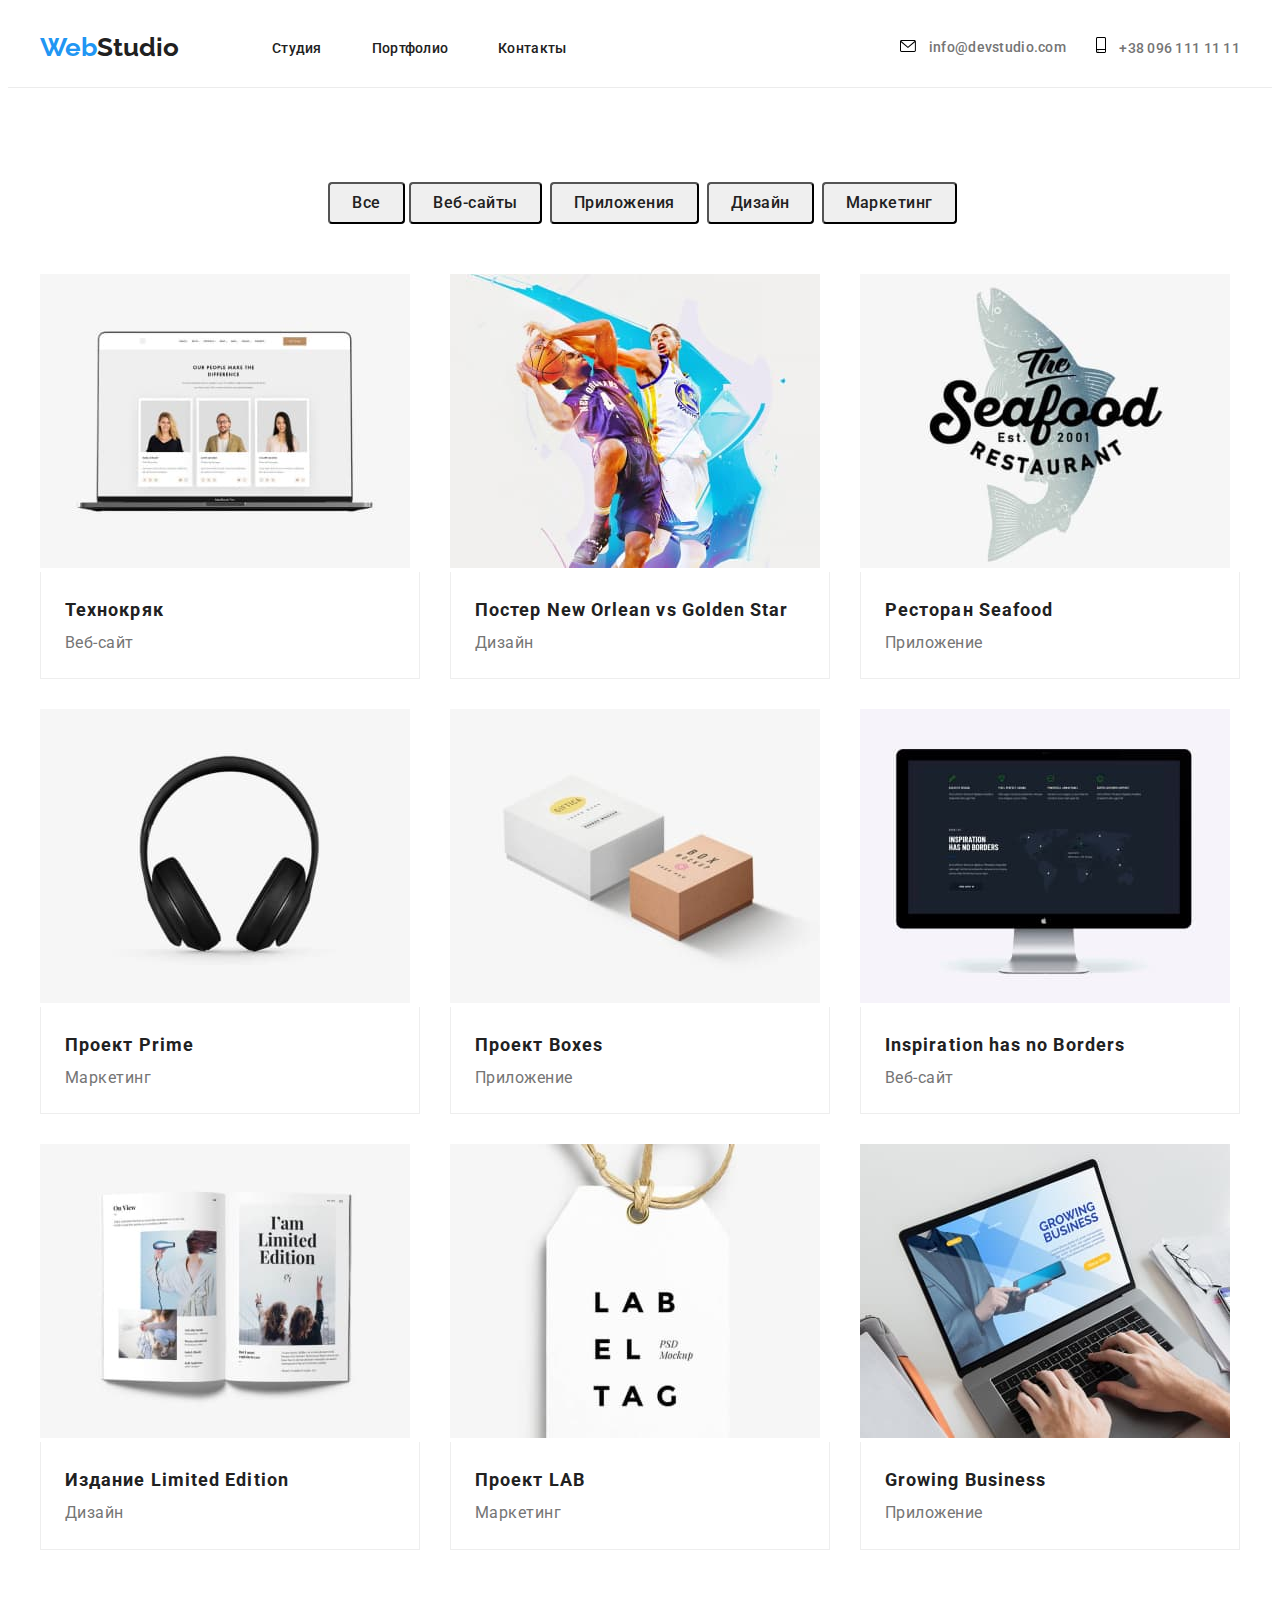
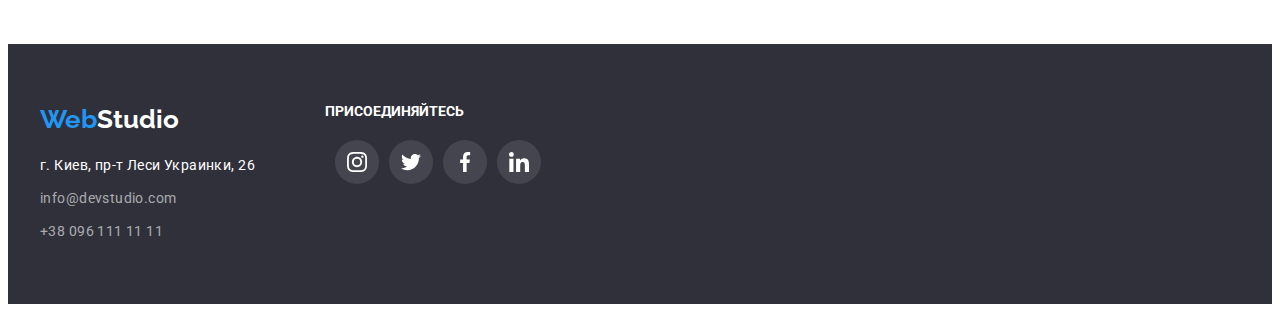
==== portfolio.html @ 8ca63bbf "Добавляет исходные файлы" ====
<!DOCTYPE html>
<html lang="en">
<head>
    <meta charset="UTF-8">
    <meta http-equiv="X-UA-Compatible" content="IE=edge">
    <meta name="viewport" content="width=device-width, initial-scale=1.0">
    <title>Portfolio</title>
    <link href="https://fonts.googleapis.com/css2?family=Raleway:wght@700&family=Roboto:wght@400;500;700;900&display=swap" rel="stylesheet">
    <link rel="stylesheet" href="https://cdnjs.cloudflare.com/ajax/libs/modern-normalize/1.1.0/modern-normalize.min.css" integrity="sha512-wpPYUAdjBVSE4KJnH1VR1HeZfpl1ub8YT/NKx4PuQ5NmX2tKuGu6U/JRp5y+Y8XG2tV+wKQpNHVUX03MfMFn9Q==" crossorigin="anonymous" referrerpolicy="no-referrer" />
    <link rel="stylesheet" href="./css/styles.css" />

</head>
<body>

   <!--Шапка-->
<header class="header">
    <div class="container">
     <a href="/" class="logo"><span>Web</span>Studio</a>
     <nav> 
     <ul class="site-nav list">
         <li class="site-nav-item">
             <a href="" class="header-item">Студия</a></li>
         <li class="site-nav-item">
             <a href="./portfolio.html" class="header-item current">Портфолио</a></li>
         <li class="site-nav-item">
             <a href="" class="header-item">Контакты</a>
            </li>
     </ul>
 
    </nav>
 
     <div class="header-contacts">
     <ul class="contacts list">
         <li class="contacts-item">
             <a href="mailto:info@devstudio.com" class="header-item">
             <svg class="icon-mail">
                 <use href="./images/symbol-defsheadopt.svg#icon-envelope"></use>
             </svg>
                 info@devstudio.com</a>
         </li>
         <li class="contacts-item">
             <a href="tel:+380961111111" class="header-item ">
                 <svg class="icon-tel">
                     <use href="./images/symbol-defsheadopt.svg#icon-smartphone"></use>
                 </svg>   
                 +38 096 111 11 11</a>
         </li> 
     </ul>
    </div>
    
     </div>
 </header>

<main>
       
        <!--Проекты-->

<section class="projects">
    <div class="container">
        <h1  class="visually-hidden">Проекты</h1>
     <ul class="button-list list">
         <li class="btn-item"><button type="button" class="projects-btn">Все</button></li> 
         <li class="btn-item"><button type="button" class="projects-btn">Веб-сайты</button></li>
         <li class="btn-item"><button type="button" class="projects-btn">Приложения</button></li>
         <li class="btn-item"><button type="button" class="projects-btn">Дизайн</button></li>
         <li class="btn-item"><button type="button" class="projects-btn">Маркетинг</button></li>

    </ul>

     <ul class="projects-list list">
         
        <li class="projects-items">
            <a href="" class="portfolio-link">
            <img src="./images/icon4.jpg" alt="Две девушки и мужчина" width="370">
            <div class="portfolio">
                    <h2 class="projects-title">Технокряк</h2>
                    <p class="projects-text">Веб-сайт</p> 
            </div>
           </a>
         </li> 
          
        
         

        <li class="projects-items">
            <a href="" class="portfolio-link">
            <img src="./images/icon5.jpg" alt="Два парня играют в баскетбол" width="370">
            <div class="portfolio">
                <h2 class="projects-title">Постер <span lang="en">New Orlean vs Golden Star</span></h2>
                <p class="projects-text">Дизайн</p>
            </div>
            </a>
        </li>
                
        <li class="projects-items">
            <a href="" class="portfolio-link">
            <img src="./images/icon6.jpg" alt="Логотип ресторана" width="370">
            <div class="portfolio">
                <h2 class="projects-title">Ресторан <span lang="en">Seafood</span></h2>
                <p class="projects-text">Приложение</p>
            </div>
            </a>
        </li>

        <li class="projects-items">
            <a href="" class="portfolio-link">
            <img src="./images/icon7.jpg" alt="Наушники" width="370">
           <div class="portfolio">
                <h2 class="projects-title">Проект <span lang="en">Prime</span></h2>
                 <p class="projects-text">Маркетинг</p>
            </div>
            </a>    
        </li>

        <li class="projects-items"> 
            <a href="" class="portfolio-link">
            <img src="./images/icon8.jpg" alt="Коробки" width="370">
           <div class="portfolio">
                <h2 class="projects-title">Проект <span lang="en">Boxes</span></h2>
                <p class="projects-text">Приложение</p>
            </div>
            </a>
                 
        </li>

         <li  class="projects-items">
            <a href="" class="portfolio-link">
            <img src="./images/icon9.jpg" alt="Монитор" width="370">
           <div class="portfolio">
                <h2 class="projects-title" lang="en">Inspiration has no Borders</h2>
                <p class="projects-text">Веб-сайт</p>
            </div>
            </a>
                 
        </li>

        <li class="projects-items">
            <a href="" class="portfolio-link">
            <img src="./images/icon10.jpg" alt="Журнал" width="370">
               <div class="portfolio">
                 <h2 class="projects-title">Издание <span lang="en">Limited Edition</span></h2>
                <p class="projects-text">Дизайн</p>  
            </div>
            </a>
                 
        </li>

        <li class="projects-items">
            <a href="" class="portfolio-link">
            <img src="./images/icon11.jpg" alt="Лейбл" width="370">
             <div class="portfolio"> 
                <h2 class="projects-title">Проект <span lang="en">LAB</span></h2>
                <p class="projects-text">Маркетинг</p>
            </div>
            </a>
                
        </li>

        <li class="projects-items" 
        > <a href="" class="portfolio-link">
            <img src="./images/icon12.jpg" alt="Парень печатает на ноутбуке" width="370">
            <div class="portfolio">
                <h2 class="projects-title" lang="en">Growing Business</h2>
                <p class="projects-text">Приложение</p>
            </div>
            </a>
                  
        </li>
     </ul>
    </div>
    </section>    

</main>

<!--Футер-->

<footer class="footer">
    <div class="container">

    <div class="address-content">
    <a href="/" class="logo"><span>Web</span>Studio</a>
    <address class="address-text">
      г. Киев, пр-т Леси Украинки, 26
     </address>

     <ul class="address-contacts">
        <li class="address-link">
            <a href="mailto:info@devstudio.com" class="link">info@devstudio.com</a><br>
        </li>
        <li class="address-link">
            <a href="tel:+380961111111" class="link">+38 096 111 11 11</a>
        </li> 
     </ul>
    </div>

    <div class="footer-soc">
            <h3 class="join">Присоединяйтесь</h3>
        <ul class="join-soc-list list">
            <li class="join-soc-item">
                <a href="" class="join-soc-link">
                    <svg class="join-soc-icon" width="20" height="20">
                        <use href="./images/symbol-defs opt.svg#icon-instagram-2"></use>
                    </svg>
                 </a>
            </li>
            <li class="join-soc-item">
                <a href="" class="join-soc-link">
                    <svg class="join-soc-icon"  width="20" height="20">
                        <use href="./images/symbol-defs opt.svg#icon-twitter-1"></use>
                    </svg>
                </a>
            </li>
            <li class="join-soc-item">
                <a href="" class="join-soc-link"><svg class="join-soc-icon" width="20" height="20">
                    <use href="./images/symbol-defs opt.svg#icon-facebook-1"></use>
                </svg>
            </a>
            </li>
            <li class="join-soc-item">
                <a href="" class="join-soc-link"><svg class="join-soc-icon" width="20" height="20">
                    <use href="./images/symbol-defs opt.svg#icon-linkedin-1"></use>
                </svg>
            </a> 
            </li>
        </ul>
    </div>
    </div>
</footer>
  
</body>
</html>
---- css/styles.css ----
:root {
    --primary-text-color: #757575;
    --title-text-color: #212121;
    --accent-color: #2196f3;
    --primary-bg-color: #ffffff;
}
body {
    color: var(--primary-text-color);
    background-color: var(--primary-bg-color); 
    font-family: "Roboto", sans-serif;  
    font-weight: 400;
    letter-spacing: 0,03em;
}

p,
h1, 
h2,
h3,
h4,
h5, 
h6,
ul, 
li {
margin: 0;
padding-left: 0;
}

.list {
    list-style: none;
}

.container {
    width: 1200px;
    padding-left: 15px;
    padding-right: 15px;
    margin: 0 auto;
}
/* Шапка */

.header {
    padding-top: 24px;
    padding-bottom: 24px;
    border-bottom: 1px solid #ECECEC;
}

.header .container {
    display: flex;
    align-items: center;
}

.logo {
    color: var(--title-text-color) ;
    font-family: "Raleway", sans-serif;
    font-weight: 700;
    font-size: 26px;
    line-height: 1.19;
    text-decoration: none;
    margin-right: 93px;
}

.logo span {
    color: var(--accent-color);
}

.site-nav  {
    display: flex;
}

.site-nav .header-item {
    color: var(--title-text-color);
    font-weight: 500;
    font-size: 14px;
    line-height: 1.14;
    letter-spacing: 0.02em;
    text-decoration: none;
}

.site-nav .header-item:hover,
.site-nav .header-item:focus {
   color: var(--accent-color);
}
.site-nav-item{
    margin-right: 50px;
}

.contacts {
    display: flex;
}  

.contacts .header-item {
    color: var(--primary-text-color);
    text-decoration: none;
    font-weight: 500;
    font-size: 14px;
    line-height: 1.14;
    letter-spacing: 0.02em;
}

.contacts .header-item:hover, 
.contacts .header-item:focus {
    color: var(--accent-color); 
}

.current:hover,
.current:focus {
    color: var(--accent-color);
}
.header-contacts {
    margin-left: auto;
}

.header-item:not(:last-child) {
    margin-right: 50px;
}
.contacts {
    display: flex;
    margin-left: auto;
}
.contacts-item + .contacts-item {
    margin-left: 30px;
}

.icon-mail {
    width: 16px;
    height: 12px;
    margin-right: 10px;
    color: var(--primary-text-color);
}

.icon-tel {
    width: 10px;
    height: 16px;
    margin-right: 10px;
    color: var(--primary-text-color);
}
.header-item:hover,
.header-item:focus {
fill: var(--accent-color);
}
    
/* Герой */

.hero {
    padding-top: 200px;
    padding-bottom: 200px;
}

.hero .container {
    display: block; 
} 

.hero-title {
    margin-right: auto;
    margin-left: auto;
}
.hero-btn {
    display: block;
    border-radius: 4px;
    min-width: 200px;
    height: 50px;
    margin-right: auto;
    margin-left: auto;
}

.hero .hero-btn {
    font-family: inherit;
    color: var(--primary-bg-color);
    background-color: var(--accent-color);
    font-weight: 700;
    font-size: 16px;
    line-height: 1.89;
    align-items: center;
    text-align: center;
    letter-spacing: 0.06em;
    cursor: pointer;
}

.hero-title {
    color: var(--primary-bg-color);
    max-width: 700px;
    font-style: normal;
    font-weight: 900;
    font-size: 44px;
    line-height: 1.36;
    text-align: center;
    letter-spacing: 0.06em;
    text-transform: uppercase;
    padding-bottom: 40px;
}
.hero {
    padding-top: 200px;
    padding-bottom: 200px;
    max-width: 1600px;
    height: 600px; margin-left: auto;
    margin: 0 auto;
    background-image:linear-gradient(rgba(47, 48, 58, 0.4), rgba(47, 48, 58, 0.4)), url(../images/Img\ font.jpg);
    background-repeat: no-repeat;
    background-position: center;
    background-size: cover;
}

/* Преимущества */
.benefits {
    padding-top: 94px;
}
.benefits-list {
    display: flex;
}
.benefits-item {
    width: 270px;
}

.benefits-item:not(:last-child){
    margin-right: 30px;
}
.benefits-logo-list {
    display: flex;
    justify-content: center;
}
.benefits-logo-item {
    width: 270px;
    height: 120px;
    border-radius: 4px;
    display:flex;
    justify-content: center;
    align-items: center;
    background-color: #F5F4Fa;
}
.benefits-logo-item:not(:first-child){
    margin-left: 30px;
}
.benefits-title {
    margin-bottom: 10px;
    margin-top: 30px;
    font-weight: 700;
    font-size: 14px;
    line-height: 1.14;
    letter-spacing: 0.03em;
    text-transform: uppercase;
    color: var(--title-text-color);
}

.benefits-text { 
    font-weight: 400;
    font-size: 14px;
    line-height: 1.71;
    letter-spacing: 0.03em;
    color: var(--primary-text-color);
}


/* Услуги */

.service-title,
.team-title, 
.section-title {
    font-weight: 700;
    font-size: 36px;
    line-height: 1.17;
    text-align: center;
    letter-spacing: 0.03em;
    color: var(--title-text-color); 
}
.service-title {
    margin-bottom: 50px;
}
.service {
    padding-top: 94px;
    padding-bottom: 94px;
}

.service-list {
    display: flex;
}
.service-list .list {
    padding-bottom: 94px;
}

.img-item:not(:last-child) {
   margin-right: 30px; 
}

/* Team */

.section-team {
    background-color: #F5F4FA;
    padding-top: 94px;
    padding-bottom: 94px;
}

.section-title {
    margin-bottom: 50px;
}

.team-list {
    display: flex;
    list-style: none;
}

.team-item:not(:last-child) {
    margin-right: 30px; 
}

.team-list .title {
    color: var(--title-text-color);
    font-weight: 500;
    font-size: 16px;
    line-height: 1.19;     
}
    
.team-list .text {
    color: var(--primary-text-color);
    font-weight: 400;
    font-size: 16px;
    line-height: 1.19;
    text-align: center;
    margin-bottom: 30px;
}

.title {
    text-align: center;
    padding-bottom: 10px;
}

.team-container {
    padding-top: 30px;
    padding-bottom: 30px;
    background-color: var(--primary-bg-color);
} 

.team-soc-list {
    display: flex;
    justify-content: center;
}
.team-soc-link {
    width: 44px;
    height: 44px;
    border-radius: 50%;
    display:flex;
    justify-content: center;
    align-items: center;
    margin-left: 10px;
}

.team-soc-icon {
    fill:#AFB1B8 ;
}

.team-soc-link:hover, 
.team-soc-link:focus {
    background-color: var(--accent-color);
}

.team-soc-link:hover .team-soc-icon,
.team-soc-link:focus .team-soc-icon {
    fill: #FFFFFF;
}

.shadow{
    box-shadow: 0px 2px 1px 0px rgba(0, 0, 0, 0.2), 0px 1px 1px 0px rgba(0, 0, 0, 0.14), 0px 1px 3px 0px rgba(0, 0, 0, 0.12);
}

/* <!--Постоянные клиенты> */

.clients {
    padding-top: 94px;
    padding-bottom: 94px;
}
.clients-list {
    display: flex;
    margin-left: auto;
    justify-content: center;
}


.clients-title {
    font-weight: 700;
    font-size: 36px;
    line-height: 1.17;
    text-align: center;
    letter-spacing: 0.03em;
    color: var(--title-text-color);
    margin-bottom: 50px; 
}

.clients-item {
    width: 170px;
}

.clients-item:not(:last-child){
    margin-right: 30px;
}

.clients-item {
    display: block;
    content:'';
    height: 92px;
    border-radius: 4px;
    border: 1px solid #AFB1B8;
    background-repeat: no-repeat;
    background-size: contain;
    background-position: center;
}  

.clients-link {
    fill:#AFB1B8 ;
    display: flex;
    justify-content: center;
    align-items: center;
    width: 100%;
    height: 100%;
}
.clients-item:hover,
.clients-item:focus {
    border: 1px solid #2196f3;
}
.clients-link:hover, 
.clients-link:focus {
fill: var(--accent-color);
}

/* Футер */

.footer {
    padding-top: 60px;
    padding-bottom: 60px;
}

.footer .logo {
    color: var(--primary-bg-color);
    margin-bottom: 20px;
}

.logo span{
    color: var(--accent-color);
}

.footer, .hero {
    background-color: #2F303A;
}

.footer .link {
    color: rgba(255, 255, 255, 0.6);
    text-decoration: none;
    font-style: normal;
    font-weight: 400;
    font-size: 14px;
    line-height: 1.71;
    letter-spacing: 0.03em;
}

.footer .link:hover,
.footer .link:focus {
   color: var(--accent-color);
}
.footer .address-text {
    color: var(--primary-bg-color);
    font-style: normal;
    font-weight: 400;
    font-size: 14px;
    line-height: 1.71;
    letter-spacing: 0.03em;
}
.address-text {
    margin-top: 20px; 
}
.address-contacts {
    list-style: none;
}
.address-link {
    margin-top: 9px;
}


.join {
    color: #ffffff;
    font-family: Roboto;
    font-style: bold;
    font-size: 14px;
    line-height: 1.14;
    letter-spacing: 3%;
    text-transform: uppercase;
    margin-bottom: 20px;
}

.footer .container{
    display: flex;  
}
.address-content {
    width:calc(25% - 15px);
}

.footer-soc {
    flex-grow: 1;
}

.join-soc-link {
    width: 44px;
    height: 44px;
    border-radius: 50%;
    display:flex;
    justify-content: center;
    align-items: center;
    margin-left: 10px;
    background-color: rgba(255, 255, 255, 0.1)
    ;
}

.join-soc-icon {
    fill:#FFFFFF ;
}
.join-soc-list {
    display:flex;
    align-items: center;
}

.join-soc-link:hover, 
.join-soc-link:focus {
    background-color: var(--accent-color);
}

.join-soc-link:hover .team-soc-icon{
    fill: #FFFFFF;
}

/* Portfolio styles */

.visually-hidden {
    position: absolute;
    white-space: nowrap;
    width: 1px;
    height: 1px;
    overflow: hidden;
    border: 0;
    padding: 0;
    clip: rect(0 0 0 0);
    clip-path: inset(50%);
    margin: -1px;
}

.projects {
    padding-top: 94px;
    padding-bottom: 94px;
}

.button-list {
    display: flex; 
    flex-wrap: nowrap;
    margin-right: auto;
    margin-left: auto;
    margin-bottom: 50px;
} 

.projects-btn {
    padding: 6px 22px 6px 22px;
    border-radius: 4px;
    font-family: inherit;
    font-weight: 500;
    font-size: 16px;
    line-height: 1.62;
    text-align: center;
    letter-spacing: 0.03em;
    color: var(--title-text-color);
    white-space: nowrap;
    }

.btn-item:first-child {
    margin-left: auto;
    margin-right: 8px;
    max-width: 73px;
}
.btn-item:ntn-child(2){
    max-width: 128px;
}

.btn-item:ntn-child(3){
    max-width: 145px;
}

.btn-item:ntn-child(4) {
   max-width: 103px;
}

.btn-item:last-child {
    margin-right: auto;
    max-width: 130px;

}
.projects-btn:hover,
.projects-btn:focus {
    color: var(--primary-bg-color);
    background-color: var(--accent-color);
}

.btn-item:not(:last-child) {
    margin-right: 8px;
}

.projects-btn {
    flex-basis: calc((100% - 50px) / 5);
} 

.btn-item:hover,
.btn-item:focus {
    box-shadow: 0px 2px 2px 0px rgba(0, 0, 0, 0.12),
    0px 1px 2px 0px rgba(0, 0, 0, 0.1);

}

.portfolio {
    padding: 20px 24px 20px 24px;
    border-right: 1px solid #EEEEEE; 
    border-bottom: 1px solid #EEEEEE;
    border-left: 1px solid #EEEEEE; 
}

.portfolio-link {
    display: block;
    text-decoration: none;
}

.portfolio-link:hover,
.portfolio-link:focus {
    box-shadow: 1px 4px 6px 0px rgba(0, 0, 0, 0.16), 0px 4px 4px 0px rgba(0, 0, 0, 0.06);
}

.container .projects-title {
    font-weight: 700;
    font-size: 18px;
    line-height: 2;
    letter-spacing: 0.06em;
    color: var(--title-text-color);
}

.container .projects-text {
    font-weight: 400;
    font-size: 16px;
    line-height: 1.89;
    letter-spacing: 0.03em;
    color: var(--primary-text-color);
}


.projects-list  {
    display: flex;
    flex-wrap: wrap;
    margin-left: -30px;
    margin-bottom: -30px;
}

.projects-items {
    flex-basis: calc((100% - 90px) / 3);
    margin-left: 30px;
    margin-bottom: 30px;
}
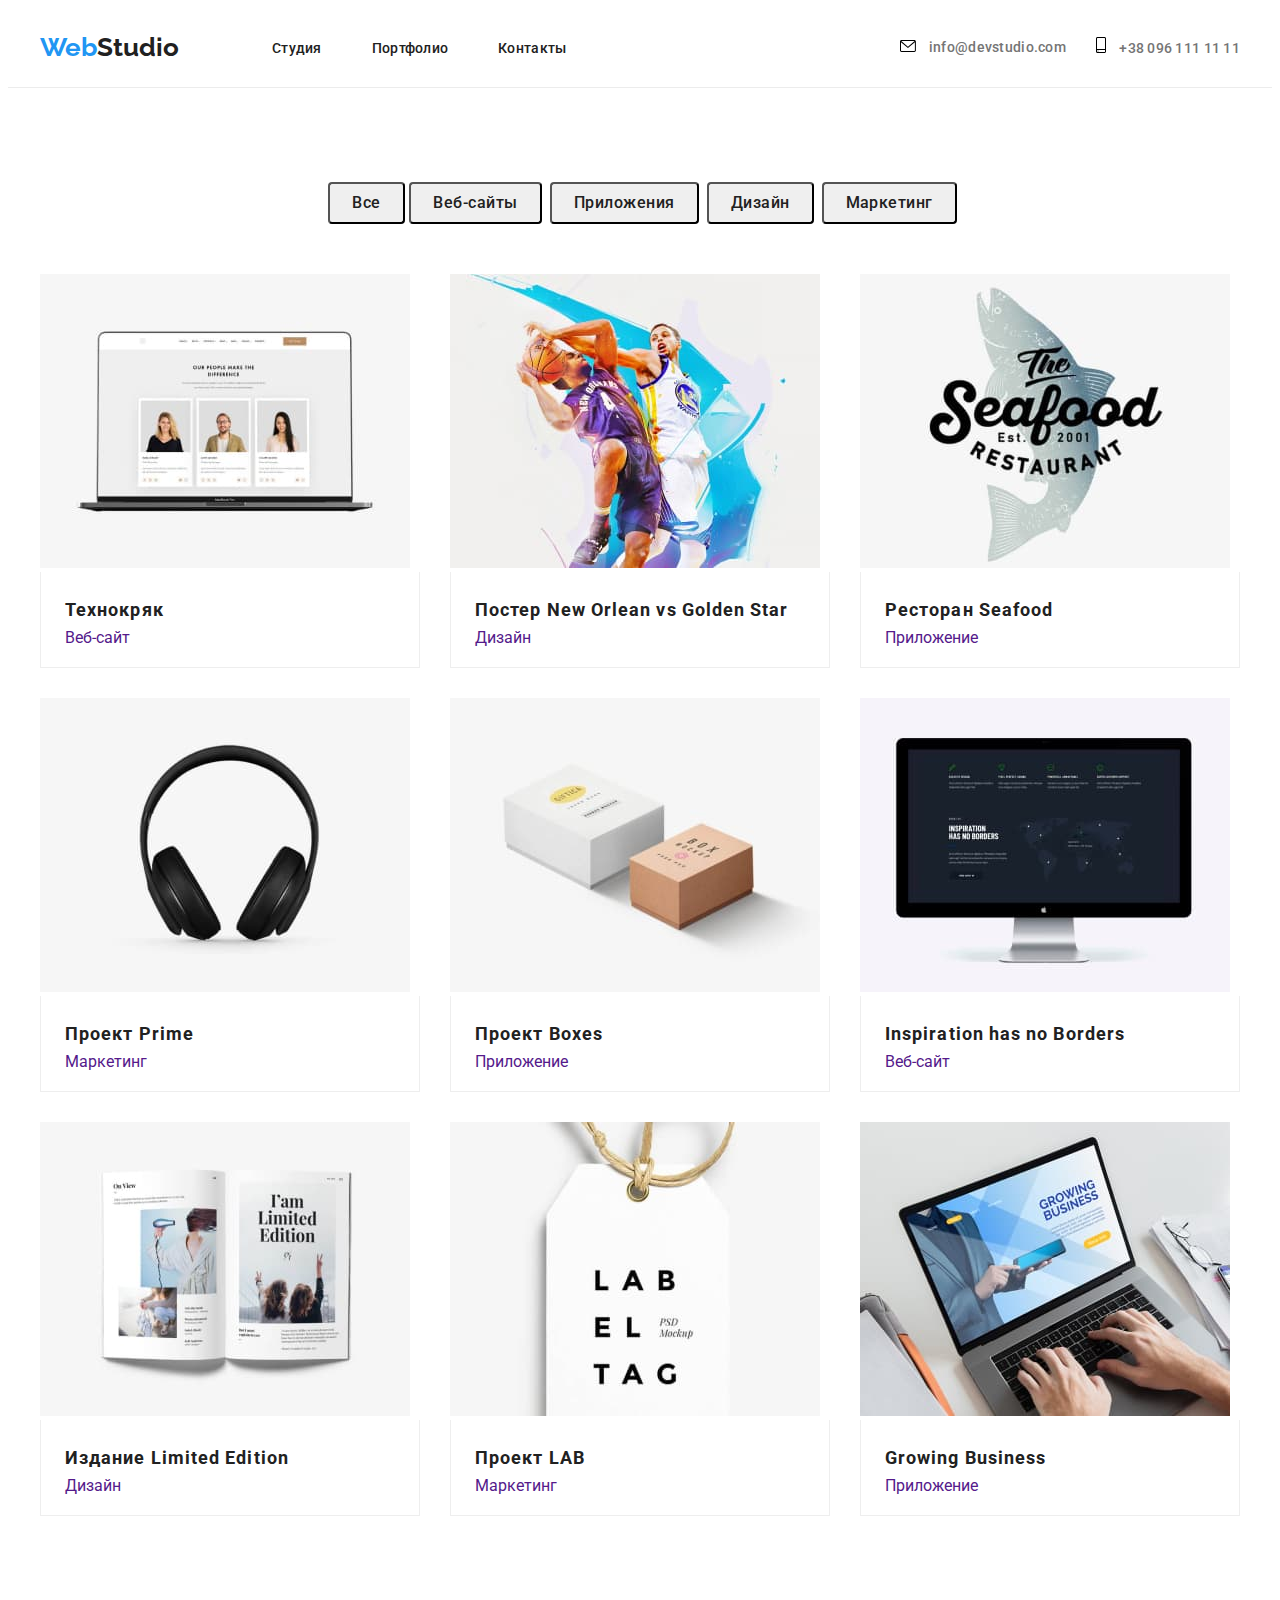
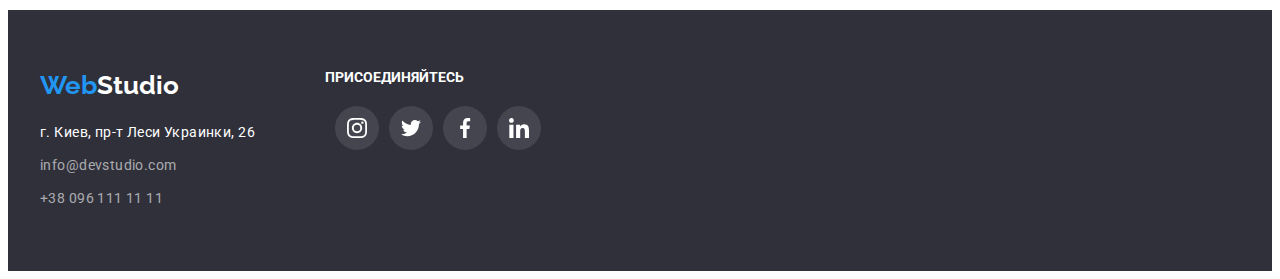
==== commit 247f9e0b: "Добавляет выплывающее окно" ====
--- a/portfolio.html
+++ b/portfolio.html
@@ -77,10 +77,10 @@
                     <p class="projects-text">Веб-сайт</p> 
             </div>
            </a>
-         </li> 
-          
-        
-         
+           <div class="submenu">
+               <p class="submenu-text">Ресурс предлагает комплексные предложения с разным уровнем функционала и сервисов. Все это позволит посетителю получить исчерпывающие сведения о компании или частном лице.</p>
+           </div>
+        </li> 
 
         <li class="projects-items">
             <a href="" class="portfolio-link">
--- a/css/styles.css
+++ b/css/styles.css
@@ -112,6 +112,22 @@
 .header-item:not(:last-child) {
     margin-right: 50px;
 }
+.site-nav-item {
+    position: relative;
+}
+
+.site-nav-item .header-item:hover::after{
+    content: '';
+    display: flex;
+    position: absolute;
+    top: 46px;
+    left: 0;
+    width: 100%;
+    height: 4px;
+    border-radius: 2px;
+    background-color: var(--accent-color);
+}
+
 .contacts {
     display: flex;
     margin-left: auto;
@@ -199,6 +215,9 @@
     background-size: cover;
 }
 
+.
+
+
 /* Преимущества */
 .benefits {
     padding-top: 94px;
@@ -278,6 +297,41 @@
 
 .img-item:not(:last-child) {
    margin-right: 30px; 
+}
+.img-item {
+    position: relative;
+}
+
+.img-item::before {
+    display: inline-block;
+    position: absolute;
+    content: '';
+    width: 100%;
+    height: 70px;
+    bottom: 0;
+    background: rgba(47, 48, 58, 0.8);
+
+}
+.service-text {
+   position: relative;
+}
+
+.service-exemple {
+    display: flex;
+    position: absolute;
+    top: 50%;
+    left: 50%;
+    transform: translate(-50%, -50%);
+} 
+
+ .service-exemple {
+    font-weight: 700;
+    font-size: 14px;
+    line-height: 1.14;
+    text-align: center;
+    letter-spacing: 0.03em;
+    text-transform: uppercase;
+    color: var(--primary-bg-color);
 }
 
 /* Team */
@@ -521,6 +575,41 @@
 
 .join-soc-link:hover .team-soc-icon{
     fill: #FFFFFF;
+}
+
+.backdrop {
+    position: fixed;
+    top: 0;
+    left: 0;
+    width: 100%;
+    height: 100%;
+   
+}
+
+.backdrop.is-hidden {
+    opacity: 0;
+    pointer-events: none;
+}
+
+
+.modal {
+    position: absolute;
+    top: 50%;
+    left: 50%;
+    transform: translate(-50%, -50%);
+    min-height: 581px;
+    min-width: 528px;
+    box-shadow: 0px 1px 3px rgba(0, 0, 0, 0.12),
+     0px 1px 1px rgba(0, 0, 0, 0.14), 
+     0px 2px 1px rgba(0, 0, 0, 0.2);
+    border-radius: 4px;
+    background-color: var(--primary-bg-color);
+}
+
+.modal-icon {
+    position: absolute;
+    top: 8px;
+    right: 8px;
 }
 
 /* Portfolio styles */
@@ -632,13 +721,6 @@
     color: var(--title-text-color);
 }
 
-.container .projects-text {
-    font-weight: 400;
-    font-size: 16px;
-    line-height: 1.89;
-    letter-spacing: 0.03em;
-    color: var(--primary-text-color);
-}
 
 
 .projects-list  {
@@ -649,7 +731,36 @@
 }
 
 .projects-items {
+    position: relative;
     flex-basis: calc((100% - 90px) / 3);
     margin-left: 30px;
     margin-bottom: 30px;
+}
+
+.submenu {
+    display: none;
+    position: relative;
+    width: 100%;
+    bottom: 100%;
+    min-width: 370px;
+    min-height: 294px;
+    background-color:rgba(33, 150, 243, 0.9);
+}
+
+.submenu-text {
+    position: absolute;
+    margin-top: 63px;
+    margin-right: 24px;
+    margin-bottom: 63px;
+    margin-left: 24px;
+    width: 322px;
+    font-weight: 400;
+    font-size: 18px;
+    line-height: 1.6;
+    letter-spacing: 0.03em;
+    color: var(--primary-bg-color);
+}
+
+.projects-items:hover .submenu {
+    display: block;
 }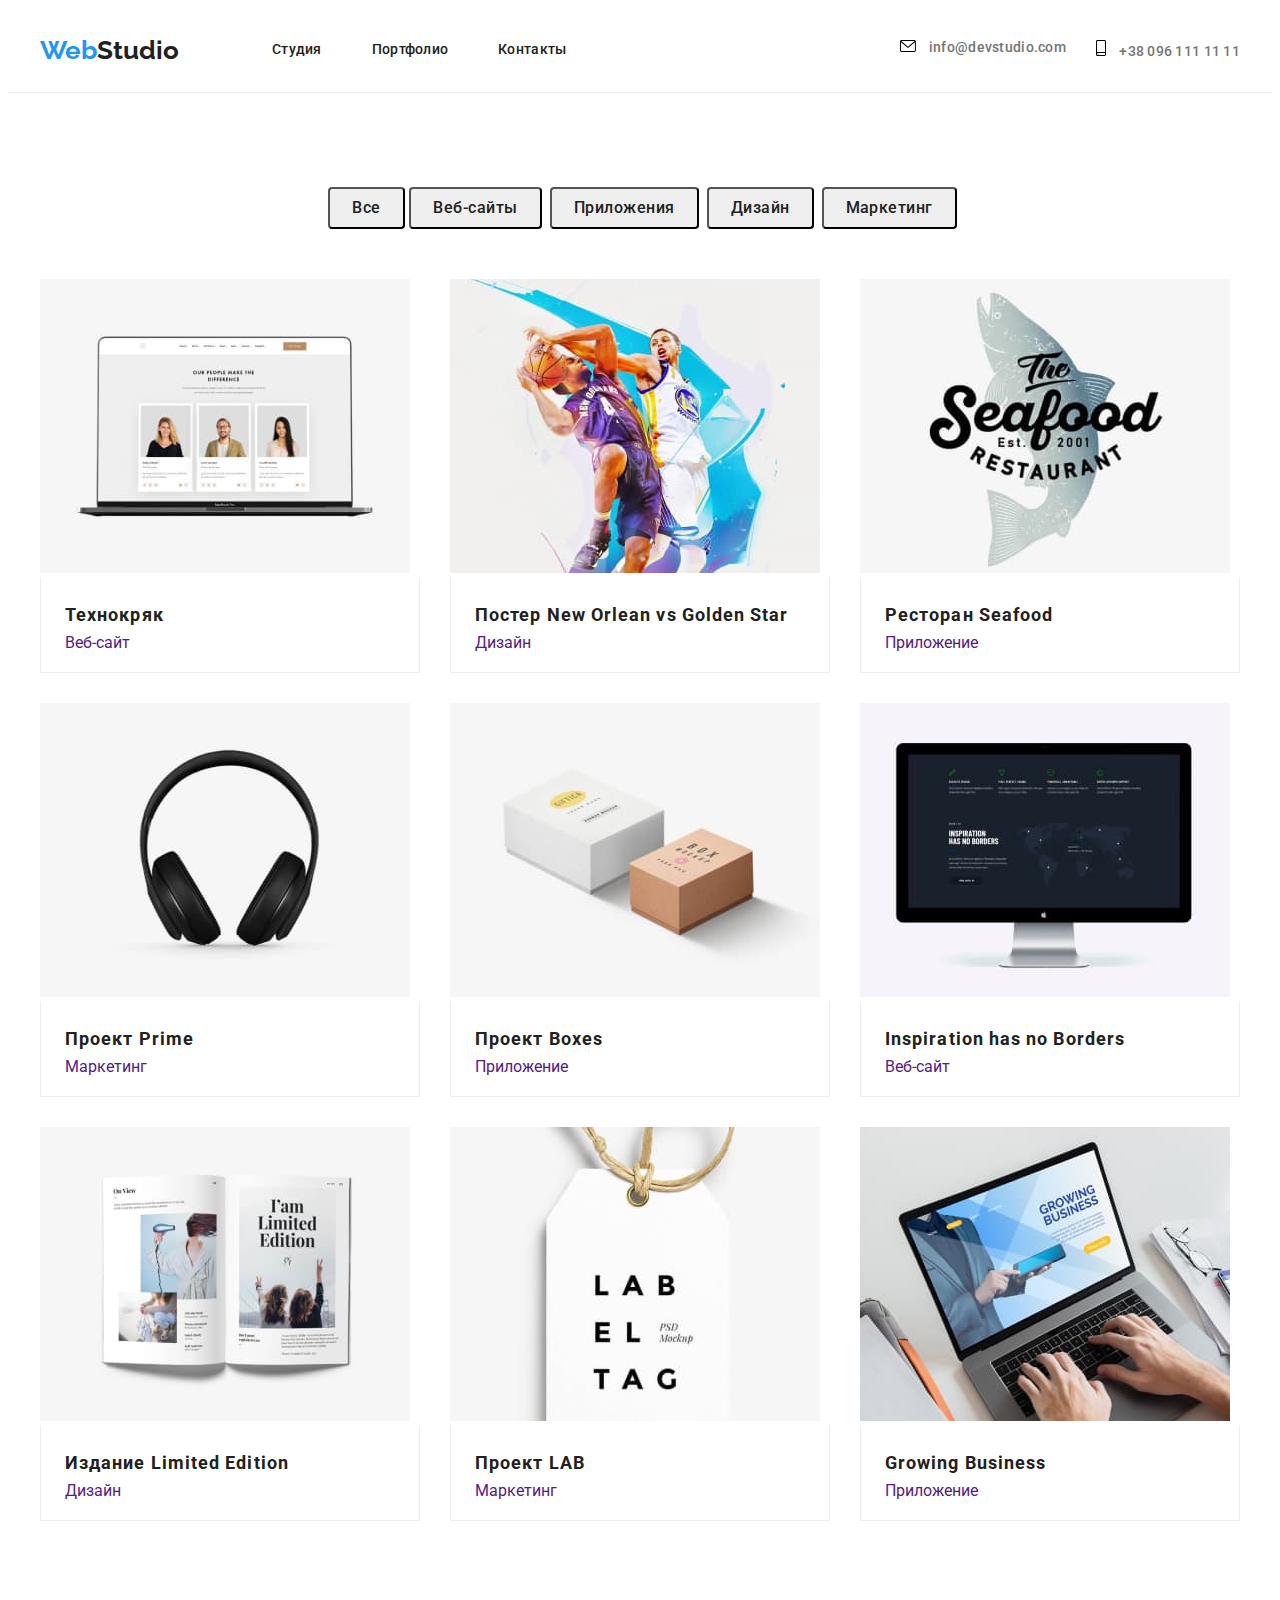
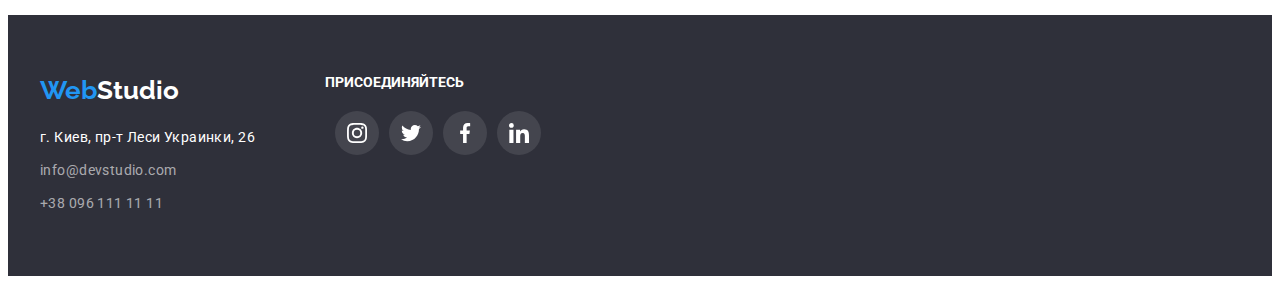
==== commit 4b53a1cb: "Добавляет анимацию в портфолио" ====
--- a/portfolio.html
+++ b/portfolio.html
@@ -71,20 +71,25 @@
          
         <li class="projects-items">
             <a href="" class="portfolio-link">
+                <div class="submenu">
             <img src="./images/icon4.jpg" alt="Две девушки и мужчина" width="370">
+            <p class="submenu-text">Ресурс предлагает комплексные предложения с разным уровнем функционала и сервисов. Все это позволит посетителю получить исчерпывающие сведения о компании или частном лице.</p>
+        </div>
             <div class="portfolio">
                     <h2 class="projects-title">Технокряк</h2>
                     <p class="projects-text">Веб-сайт</p> 
             </div>
            </a>
-           <div class="submenu">
-               <p class="submenu-text">Ресурс предлагает комплексные предложения с разным уровнем функционала и сервисов. Все это позволит посетителю получить исчерпывающие сведения о компании или частном лице.</p>
-           </div>
+           
+              
         </li> 
 
         <li class="projects-items">
             <a href="" class="portfolio-link">
+                <div class="submenu">
             <img src="./images/icon5.jpg" alt="Два парня играют в баскетбол" width="370">
+            <p class="submenu-text">Ресурс предлагает комплексные предложения с разным уровнем функционала и сервисов. Все это позволит посетителю получить исчерпывающие сведения о компании или частном лице.</p>
+        </div>
             <div class="portfolio">
                 <h2 class="projects-title">Постер <span lang="en">New Orlean vs Golden Star</span></h2>
                 <p class="projects-text">Дизайн</p>
@@ -94,7 +99,10 @@
                 
         <li class="projects-items">
             <a href="" class="portfolio-link">
+                <div class="submenu">
             <img src="./images/icon6.jpg" alt="Логотип ресторана" width="370">
+            <p class="submenu-text">Ресурс предлагает комплексные предложения с разным уровнем функционала и сервисов. Все это позволит посетителю получить исчерпывающие сведения о компании или частном лице.</p>
+        </div>
             <div class="portfolio">
                 <h2 class="projects-title">Ресторан <span lang="en">Seafood</span></h2>
                 <p class="projects-text">Приложение</p>
@@ -104,7 +112,10 @@
 
         <li class="projects-items">
             <a href="" class="portfolio-link">
+                <div class="submenu">
             <img src="./images/icon7.jpg" alt="Наушники" width="370">
+            <p class="submenu-text">Ресурс предлагает комплексные предложения с разным уровнем функционала и сервисов. Все это позволит посетителю получить исчерпывающие сведения о компании или частном лице.</p>
+        </div>
            <div class="portfolio">
                 <h2 class="projects-title">Проект <span lang="en">Prime</span></h2>
                  <p class="projects-text">Маркетинг</p>
@@ -114,7 +125,10 @@
 
         <li class="projects-items"> 
             <a href="" class="portfolio-link">
+                <div class="submenu">
             <img src="./images/icon8.jpg" alt="Коробки" width="370">
+            <p class="submenu-text">Ресурс предлагает комплексные предложения с разным уровнем функционала и сервисов. Все это позволит посетителю получить исчерпывающие сведения о компании или частном лице.</p>
+        </div>
            <div class="portfolio">
                 <h2 class="projects-title">Проект <span lang="en">Boxes</span></h2>
                 <p class="projects-text">Приложение</p>
@@ -125,7 +139,10 @@
 
          <li  class="projects-items">
             <a href="" class="portfolio-link">
+                <div class="submenu">
             <img src="./images/icon9.jpg" alt="Монитор" width="370">
+            <p class="submenu-text">Ресурс предлагает комплексные предложения с разным уровнем функционала и сервисов. Все это позволит посетителю получить исчерпывающие сведения о компании или частном лице.</p>
+        </div>
            <div class="portfolio">
                 <h2 class="projects-title" lang="en">Inspiration has no Borders</h2>
                 <p class="projects-text">Веб-сайт</p>
@@ -136,7 +153,10 @@
 
         <li class="projects-items">
             <a href="" class="portfolio-link">
+                <div class="submenu">
             <img src="./images/icon10.jpg" alt="Журнал" width="370">
+            <p class="submenu-text">Ресурс предлагает комплексные предложения с разным уровнем функционала и сервисов. Все это позволит посетителю получить исчерпывающие сведения о компании или частном лице.</p>
+        </div>
                <div class="portfolio">
                  <h2 class="projects-title">Издание <span lang="en">Limited Edition</span></h2>
                 <p class="projects-text">Дизайн</p>  
@@ -147,7 +167,10 @@
 
         <li class="projects-items">
             <a href="" class="portfolio-link">
+                <div class="submenu">
             <img src="./images/icon11.jpg" alt="Лейбл" width="370">
+            <p class="submenu-text">Ресурс предлагает комплексные предложения с разным уровнем функционала и сервисов. Все это позволит посетителю получить исчерпывающие сведения о компании или частном лице.</p>
+        </div>
              <div class="portfolio"> 
                 <h2 class="projects-title">Проект <span lang="en">LAB</span></h2>
                 <p class="projects-text">Маркетинг</p>
@@ -158,7 +181,10 @@
 
         <li class="projects-items" 
         > <a href="" class="portfolio-link">
+            <div class="submenu">
             <img src="./images/icon12.jpg" alt="Парень печатает на ноутбуке" width="370">
+            <p class="submenu-text">Ресурс предлагает комплексные предложения с разным уровнем функционала и сервисов. Все это позволит посетителю получить исчерпывающие сведения о компании или частном лице.</p>
+        </div>
             <div class="portfolio">
                 <h2 class="projects-title" lang="en">Growing Business</h2>
                 <p class="projects-text">Приложение</p>
--- a/css/styles.css
+++ b/css/styles.css
@@ -38,8 +38,8 @@
 /* Шапка */
 
 .header {
-    padding-top: 24px;
-    padding-bottom: 24px;
+    /* padding-top: 24px;
+    padding-bottom: 24px; */
     border-bottom: 1px solid #ECECEC;
 }
 
@@ -112,16 +112,19 @@
 .header-item:not(:last-child) {
     margin-right: 50px;
 }
-.site-nav-item {
+
+.header-item {
+    display: block;
     position: relative;
-}
-
-.site-nav-item .header-item:hover::after{
-    content: '';
-    display: flex;
+    padding-top: 32px;
+    padding-bottom: 32px;
+}
+
+.site-nav-item .header-item:hover::after {
+    content:'';
+    display: block;
     position: absolute;
-    top: 46px;
-    left: 0;
+    bottom: 0px;
     width: 100%;
     height: 4px;
     border-radius: 2px;
@@ -215,9 +218,6 @@
     background-size: cover;
 }
 
-.
-
-
 /* Преимущества */
 .benefits {
     padding-top: 94px;
@@ -298,41 +298,7 @@
 .img-item:not(:last-child) {
    margin-right: 30px; 
 }
-.img-item {
-    position: relative;
-}
-
-.img-item::before {
-    display: inline-block;
-    position: absolute;
-    content: '';
-    width: 100%;
-    height: 70px;
-    bottom: 0;
-    background: rgba(47, 48, 58, 0.8);
-
-}
-.service-text {
-   position: relative;
-}
-
-.service-exemple {
-    display: flex;
-    position: absolute;
-    top: 50%;
-    left: 50%;
-    transform: translate(-50%, -50%);
-} 
-
- .service-exemple {
-    font-weight: 700;
-    font-size: 14px;
-    line-height: 1.14;
-    text-align: center;
-    letter-spacing: 0.03em;
-    text-transform: uppercase;
-    color: var(--primary-bg-color);
-}
+
 
 /* Team */
 
@@ -731,36 +697,36 @@
 }
 
 .projects-items {
-    position: relative;
     flex-basis: calc((100% - 90px) / 3);
     margin-left: 30px;
     margin-bottom: 30px;
 }
 
+.projects-items:hover .submenu-text {
+    transform: translateY(0%);
+}
 .submenu {
-    display: none;
     position: relative;
-    width: 100%;
-    bottom: 100%;
-    min-width: 370px;
-    min-height: 294px;
-    background-color:rgba(33, 150, 243, 0.9);
+    overflow: hidden;
+
 }
 
 .submenu-text {
     position: absolute;
-    margin-top: 63px;
-    margin-right: 24px;
-    margin-bottom: 63px;
-    margin-left: 24px;
-    width: 322px;
+    top: 0;
+    width: 100%;
+    height: 100%;
+    padding-top: 63px;
+    padding-right: 24px;
+    padding-bottom: 63px;
+    padding-left: 24px;
     font-weight: 400;
     font-size: 18px;
     line-height: 1.6;
     letter-spacing: 0.03em;
+    background-color:rgba(33, 150, 243, 0.9);
     color: var(--primary-bg-color);
-}
-
-.projects-items:hover .submenu {
-    display: block;
-}+    transform: translateY(100%);
+    transition: transform 250ms linear;
+}
+
